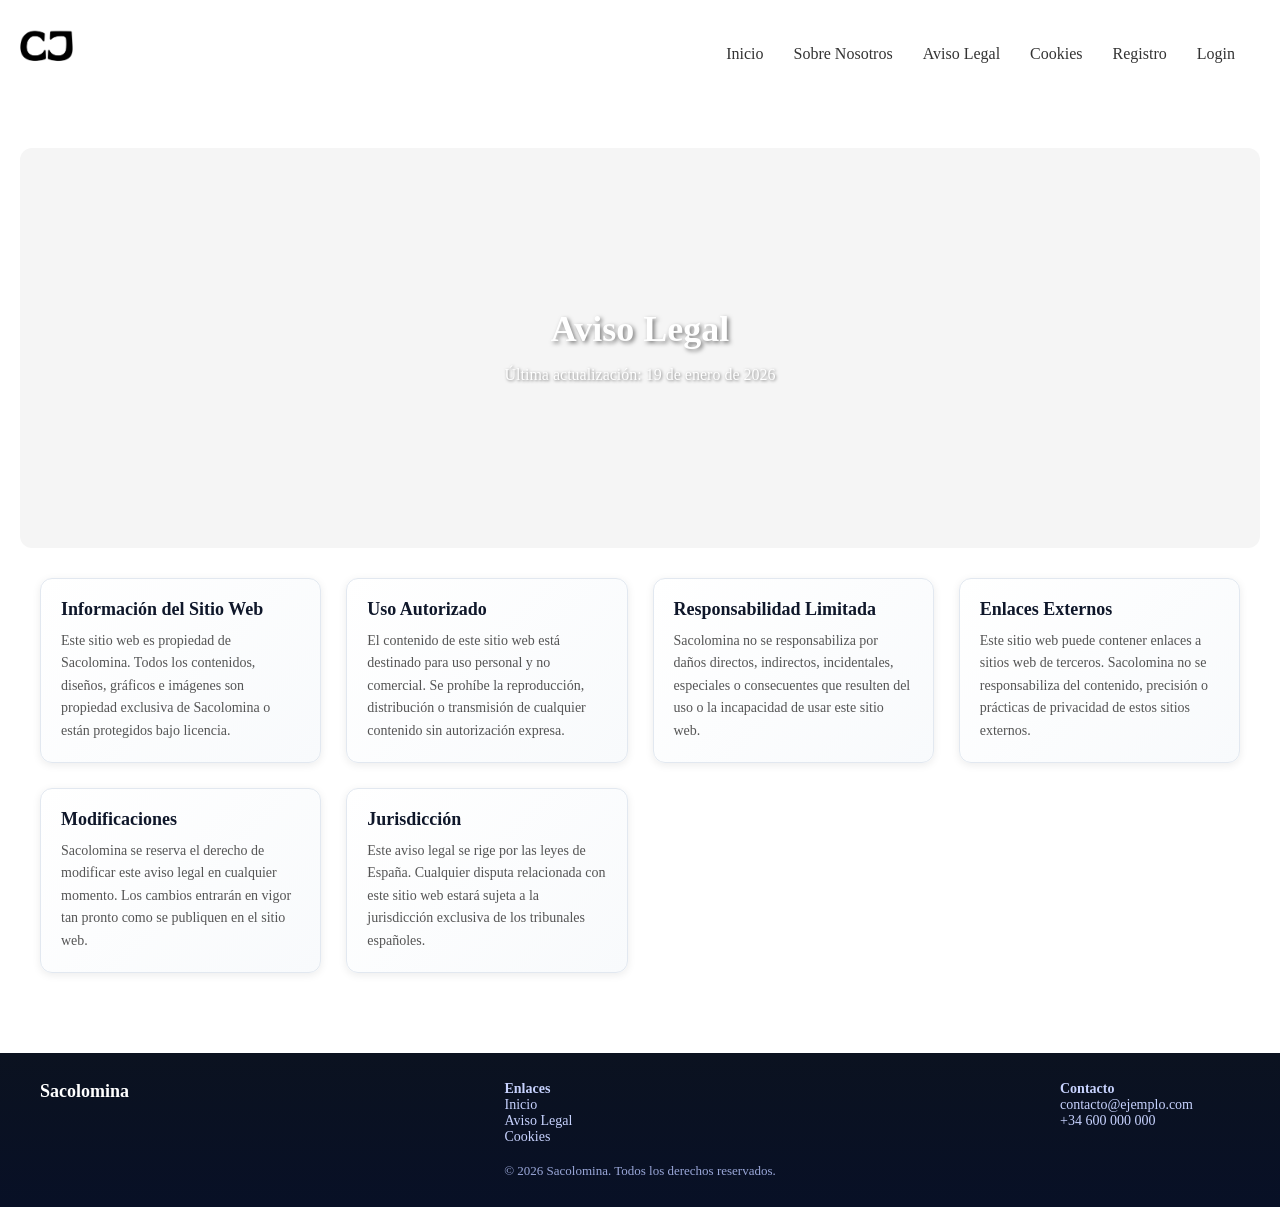
==== paginas/avisolegal.html @ 2c1fb4d8 "Se a agregado tanto como un logo a todas las paginas como un Favicon, se han arreglado algunos detal" ====
<!DOCTYPE html>
<html lang="es">
<head>
    <meta charset="UTF-8">
    <meta name="viewport" content="width=device-width, initial-scale=1.0">
    <title>Aviso Legal</title>
    <link rel="icon" type="image/png" href="../imagenes/Favicon.png">
    <link rel="stylesheet" href="../estilos/estilos-global.css">
    <link rel="stylesheet" href="../estilos/estilos-info.css">
</head>
<body>
    <header>
        <div class="logo-container">
            <img src="../imagenes/Logo.png" alt="Sacolomina Logo" class="logo">
        </div>
        <details class="menu-mobile">
            <summary>☰ Menú</summary>
            <nav>
                <ul>
                    <li><a href="../index.html">Inicio</a></li>
                    <li><a href="nosotros.html">Sobre Nosotros</a></li>
                    <li><a href="avisolegal.html">Aviso Legal</a></li>
                    <li><a href="cookies.html">Cookies</a></li>
                    <li><a href="registro.html">Registro</a></li>
                    <li><a href="login.html">Login</a></li>
                </ul>
            </nav>
        </details>
        <nav class="menu-desktop">
            <ul>
                <li><a href="../index.html">Inicio</a></li>
                <li><a href="nosotros.html">Sobre Nosotros</a></li>
                <li><a href="avisolegal.html">Aviso Legal</a></li>
                <li><a href="cookies.html">Cookies</a></li>
                <li><a href="registro.html">Registro</a></li>
                <li><a href="login.html">Login</a></li>
            </ul>
        </nav>
    </header>
    <main>
        <section class="hero-section">
            <h1>Aviso Legal</h1>
            <p>Última actualización: 19 de enero de 2026</p>
        </section>        
        <section class="grid-container">
            <div class="grid-item">
                <h3>Información del Sitio Web</h3>
                <p>Este sitio web es propiedad de Sacolomina. Todos los contenidos, diseños, gráficos e imágenes son propiedad exclusiva de Sacolomina o están protegidos bajo licencia.</p>
            </div>
            <div class="grid-item">
                <h3>Uso Autorizado</h3>
                <p>El contenido de este sitio web está destinado para uso personal y no comercial. Se prohíbe la reproducción, distribución o transmisión de cualquier contenido sin autorización expresa.</p>
            </div>
            <div class="grid-item">
                <h3>Responsabilidad Limitada</h3>
                <p>Sacolomina no se responsabiliza por daños directos, indirectos, incidentales, especiales o consecuentes que resulten del uso o la incapacidad de usar este sitio web.</p>
            </div>
            <div class="grid-item">
                <h3>Enlaces Externos</h3>
                <p>Este sitio web puede contener enlaces a sitios web de terceros. Sacolomina no se responsabiliza del contenido, precisión o prácticas de privacidad de estos sitios externos.</p>
            </div>
            <div class="grid-item">
                <h3>Modificaciones</h3>
                <p>Sacolomina se reserva el derecho de modificar este aviso legal en cualquier momento. Los cambios entrarán en vigor tan pronto como se publiquen en el sitio web.</p>
            </div>
            <div class="grid-item">
                <h3>Jurisdicción</h3>
                <p>Este aviso legal se rige por las leyes de España. Cualquier disputa relacionada con este sitio web estará sujeta a la jurisdicción exclusiva de los tribunales españoles.</p>
            </div>
        </section>
    </main>
    <footer>
        <div class="footer-inner">
            <div class="footer-brand">Sacolomina</div>
            <div class="footer-col">
                <p><strong>Enlaces</strong></p>
                <p><a href="../index.html">Inicio</a></p>
                <p><a href="avisolegal.html">Aviso Legal</a></p>
                <p><a href="cookies.html">Cookies</a></p>
            </div>
            <div class="footer-col">
                <p><strong>Contacto</strong></p>
                <p>contacto@ejemplo.com</p>
                <p>+34 600 000 000</p>
            </div>
        </div>
        <div class="footer-bottom">© 2026 Sacolomina. Todos los derechos reservados.</div>
    </footer>
</body>
</html>
---- estilos/estilos-global.css ----
/* ===== ESTILOS GLOBALES ===== */
/* Reinicia márgenes, padding y ajusta el modelo de caja para todos los elementos */
* {
    margin: 0;
    padding: 0;
    box-sizing: border-box;
}

/* Asegura que el cuerpo ocupe toda la pantalla y permite que el footer se mantenga al fondo */
html {
    scroll-behavior: smooth;
    height: 100%;
}
body { display: flex; flex-direction: column; min-height: 100vh; }


/* ===== HEADER Y NAVEGACIÓN ===== */
/* Encabezado con menú alineado a la derecha */
header {
    display: flex;
    justify-content: flex-end;
    align-items: center;
    padding: 20px;
    position: relative;
}

/* Contenedor del logo en la esquina superior izquierda */
.logo-container {
    position: absolute;
    top: 20px;
    left: 20px;
    z-index: 100;
}

.logo {
    height: 50px;
    width: auto;
}

/* Menú hamburguesa para dispositivos móviles (oculto por defecto) */
.menu-mobile {
    display: none;
    position: absolute;
    right: 20px;
}

/* Botón del menú móvil - icono de tres líneas */
.menu-mobile summary {
    cursor: pointer;
    font-size: 28px;
    color: #333;
    font-weight: 500;
    user-select: none;
    padding: 10px;
    list-style: none;
}

/* Oculta el marcador predeterminado de details en navegadores webkit */
.menu-mobile summary::-webkit-details-marker {
    display: none;
}

/* Oculta el marcador predeterminado de details en otros navegadores */
.menu-mobile summary::marker {
    display: none;
}

/* Efecto hover sobre el botón del menú móvil */
.menu-mobile summary:hover {
    color: #0066cc;
    transition: color 0.3s ease;
}

/* Estado abierto del menú mobile */
.menu-mobile[open] summary {
    color: #0066cc;
}

/* Menú desplegable móvil - aparece debajo del botón */
.menu-mobile nav {
    position: absolute;
    top: 70px;
    left: 0;
    right: 0;
    background-color: #fff;
    box-shadow: 0 2px 8px rgba(0, 0, 0, 0.1);
    width: 100%;
    z-index: 1000;
}

/* Estilos de la lista del menú móvil */
.menu-mobile nav ul {
    display: flex;
    flex-direction: column;
    list-style: none;
    gap: 0;
}

/* Elementos de la lista del menú móvil */
.menu-mobile nav li {
    padding: 0;
    border-bottom: 1px solid #e5e5e5;
}

/* Último elemento sin borde */
.menu-mobile nav li:last-child {
    border-bottom: none;
}

/* Enlaces del menú móvil */
.menu-mobile nav a {
    display: block;
    padding: 15px 20px;
    text-decoration: none;
    color: #333;
    font-weight: 500;
    transition: background-color 0.3s ease, color 0.3s ease;
}

/* Efecto hover en enlaces del menú móvil */
.menu-mobile nav a:hover {
    background-color: #f0f0f0;
    color: #0066cc;
}

/* Menú horizontal para pantallas grandes (visible por defecto) */
.menu-desktop {
    display: block;
}



/* Lista de navegación - menú horizontal */
nav ul {
    display: flex;
    justify-content: flex-end;
    list-style: none;
    gap: 20px;
    padding: 20px;
}

/* Enlaces de navegación */
nav a {
    text-decoration: none;
    color: #333;
    font-weight: 500;
}

/* Efecto hover en los enlaces del menú */
nav a:hover {
    color: #0066cc;
}



/* ===== CONTENIDO PRINCIPAL ===== */
/* Contenedor principal del sitio */
main {
    padding: 40px 20px;
    flex: 1;
}

/* Sección hero - portada con imagen de fondo */
.hero-section {
    text-align: center;
    padding: 80px 20px;
    background: url('../imagenes/imagen_inicio.png') center/cover no-repeat;
    background-color: #f5f5f5;
    border-radius: 12px;
    margin-bottom: 40px;
    min-height: 400px;
    display: flex;
    flex-direction: column;
    justify-content: center;
    align-items: center;
}

/* Título principal de la portada */
.hero-section h1 {
    margin-bottom: 20px;
    color: #fff;
    text-shadow: 2px 2px 4px rgba(0, 0, 0, 0.5);
}

/* Párrafo en la portada */
.hero-section p {
    font-size: 18px;
    color: #fff;
    text-shadow: 1px 1px 3px rgba(0, 0, 0, 0.5);
}


/* ===== FOOTER ===== */
/* Pie de página del sitio */
footer {
    background: linear-gradient(180deg,#0b1220,#081026);
    color: #dbeafe;
    padding: 28px 16px;
    margin-top: 40px;
}

/* Contenedor interno del footer */
.footer-inner {
    max-width: 1200px;
    margin: 0 auto;
    display: flex;
    gap: 24px;
    align-items: flex-start;
    justify-content: space-between;
    flex-wrap: wrap;
}

/* Marca del sitio en el footer */
.footer-brand { font-weight:700; font-size:18px; color:#fff }

/* Columnas del footer */
.footer-col { min-width:180px }
/* Texto y enlaces dentro de las columnas del footer */
.footer-col p, .footer-col a { color:#c7d2fe; font-size:14px; text-decoration:none }
.footer-col a:hover { text-decoration:underline }

/* Texto del copyright en el footer */
.footer-bottom { text-align:center; color:#9aa7d8; margin-top:18px; font-size:13px }

/* Ajustes responsivos para footer en tablets */
@media (max-width:700px) {
    .footer-inner { gap:12px }
    .footer-col { min-width:140px }
}



/* ===== MEDIA QUERIES - DISEÑO RESPONSIVO ===== */

/* MÓVILES - Pantallas de hasta 576px */
@media (max-width: 576px) {
    /* Muestra el menú hamburguesa en móviles */
    .menu-mobile {
        display: block;
    }

    /* Oculta el menú desktop en móviles */
    .menu-desktop {
        display: none;
    }

    /* Menú móvil en disposición vertical */
    .menu-mobile nav ul {
        flex-direction: column;
        padding: 0;
    }

    /* Separadores entre items del menú móvil */
    .menu-mobile nav li {
        border-bottom: 1px solid #e5e5e5;
    }

    /* Último elemento sin borde */
    .menu-mobile nav li:last-child {
        border-bottom: none;
    }

    /* Enlaces del menú móvil con padding completo */
    .menu-mobile nav a {
        display: block;
        padding: 15px 20px;
        color: #333;
        text-decoration: none;
        font-weight: 500;
        font-size: 16px;
    }

    /* Efecto hover en menú móvil */
    .menu-mobile nav a:hover {
        background-color: #f0f0f0;
        color: #0066cc;
    }

    /* Menos padding en pantallas móviles */
    main {
        padding: 20px 10px;
    }

    /* Títulos más pequeños en móviles */
    h1 {
        font-size: 24px;
    }
}

/* TABLETS - Pantallas entre 577px y 768px */
@media (min-width: 577px) and (max-width: 768px) {
    /* Espaciado reducido en navegación */
    nav ul {
        gap: 15px;
        padding: 15px;
    }

    /* Padding moderado en el contenido principal */
    main {
        padding: 30px 15px;
    }

    /* Títulos medianos en tablets */
    h1 {
        font-size: 28px;
    }
}

/* PORTÁTILES - Pantallas entre 769px y 1200px */
@media (min-width: 769px) and (max-width: 1200px) {
    /* Espaciado normal en navegación */
    nav ul {
        gap: 20px;
        padding: 20px;
    }

    /* Padding normal en contenido principal */
    main {
        padding: 35px 20px;
    }

    /* Títulos grandes en portátiles */
    h1 {
        font-size: 32px;
    }
}

/* ESCRITORIO - Pantallas mayores a 1201px */
@media (min-width: 1201px) {
    /* Espaciado generoso en navegación */
    nav ul {
        gap: 30px;
        padding: 25px;
    }

    /* Padding óptimo en contenido principal */
    main {
        padding: 40px 20px;
    }

    /* Títulos muy grandes en escritorio */
    h1 {
        font-size: 36px;
    }
}
---- estilos/estilos-info.css ----
/* ===== PÁGINAS DE INFORMACIÓN (Avisolegal, Cookies, Nosotros) ===== */

/* Sección introductoria de las páginas de información */
main > section:first-of-type {
    text-align: center;
    padding: 40px 20px;
    margin-bottom: 30px;
}

/* Título de las páginas de información */
main > section:first-of-type h1 {
    font-size: 32px;
    color: white;
    margin-bottom: 12px;
}

/* Descripción de las páginas de información */
main > section:first-of-type p {
    color: white;
    font-size: 16px;
    line-height: 1.6;
}

/* ===== GRID DE CONTENIDO ===== */
/* Contenedor grid responsivo para mostrar elementos en columnas */
.grid-container {
    display: grid;
    grid-template-columns: repeat(auto-fit, minmax(280px, 1fr));
    gap: 20px;
    max-width: 1200px;
    margin: 0 auto;
}

/* Elemento individual del grid */
.grid-item {
    background: linear-gradient(135deg, #ffffff 0%, #f8fafc 100%);
    padding: 20px;
    border-radius: 12px;
    border: 1px solid #e2e8f0;
    box-shadow: 0 2px 8px rgba(0, 0, 0, 0.08);
    transition: all 0.3s ease;
}

/* Efecto hover en los elementos del grid - sube el elemento */
.grid-item:hover {
    transform: translateY(-8px);
    box-shadow: 0 12px 24px rgba(0, 0, 0, 0.15);
    border-color: #cbd5e1;
    background: linear-gradient(135deg, #ffffff 0%, #f1f5f9 100%);
}

/* Títulos dentro de los grid items */
.grid-item h3 {
    color: #0f172a;
    margin-bottom: 10px;
    font-size: 18px;
}

/* Párrafos dentro de los grid items */
.grid-item p {
    color: #555;
    font-size: 14px;
    line-height: 1.6;
}


/* ===== MEDIA QUERIES - RESPONSIVE ===== */

/* MÓVILES - Pantallas de hasta 576px */
@media (max-width: 576px) {
    main > section:first-of-type h1 {
        font-size: 24px;
    }

    main > section:first-of-type p {
        font-size: 14px;
    }

    /* Grid con una sola columna en móviles */
    .grid-container {
        grid-template-columns: 1fr;
        gap: 15px;
    }
}

/* TABLETS - Pantallas entre 577px y 768px */
@media (min-width: 577px) and (max-width: 768px) {
    main > section:first-of-type h1 {
        font-size: 28px;
    }

    /* Grid de dos columnas en tablets */
    .grid-container {
        grid-template-columns: repeat(2, 1fr);
        gap: 15px;
    }
}

/* PORTÁTILES - Pantallas entre 769px y 1200px */
@media (min-width: 769px) and (max-width: 1200px) {
    main > section:first-of-type h1 {
        font-size: 32px;
    }

    /* Grid de tres columnas en portátiles */
    .grid-container {
        grid-template-columns: repeat(3, 1fr);
        gap: 20px;
    }
}

/* ESCRITORIO - Pantallas mayores a 1201px */
@media (min-width: 1201px) {
    main > section:first-of-type h1 {
        font-size: 36px;
    }

    /* Grid de cuatro columnas en escritorio */
    .grid-container {
        grid-template-columns: repeat(4, 1fr);
        gap: 25px;
    }
}
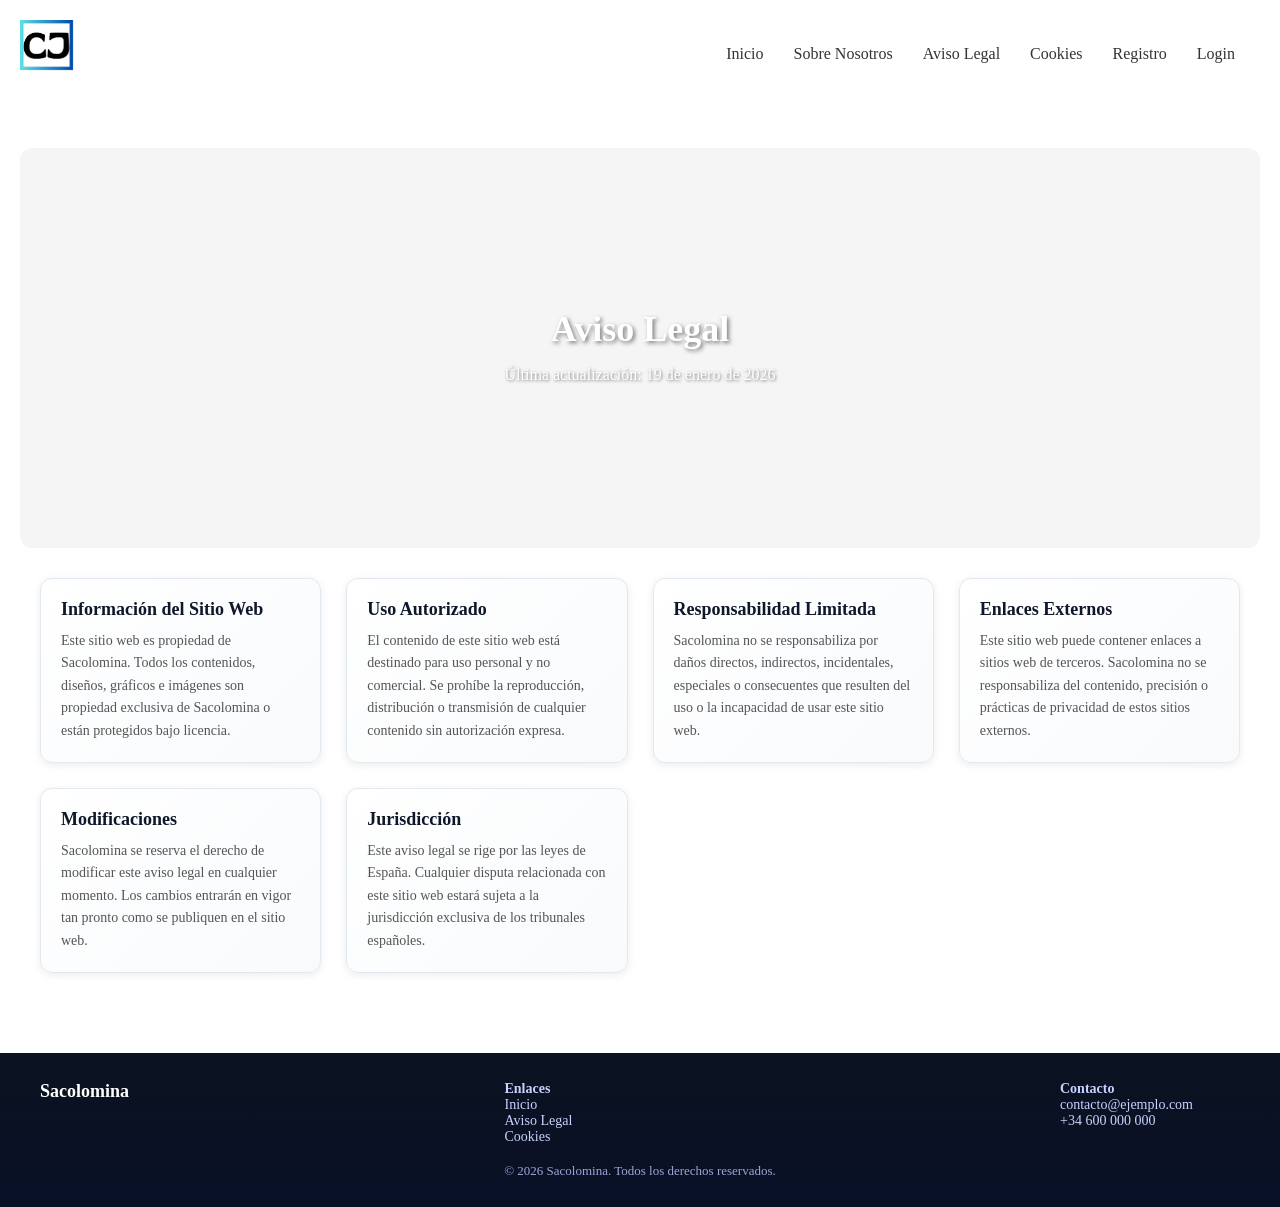
==== commit a25b09e1: "Se a añadido un logo mejorado ademas de que ahora si lo seleccionas te vas a la pagina de inicio" ====
--- a/paginas/avisolegal.html
+++ b/paginas/avisolegal.html
@@ -11,7 +11,9 @@
 <body>
     <header>
         <div class="logo-container">
-            <img src="../imagenes/Logo.png" alt="Sacolomina Logo" class="logo">
+            <a href="../index.html">
+                <img src="../imagenes/Logo.png" alt="Sacolomina Logo" class="logo">
+            </a>
         </div>
         <details class="menu-mobile">
             <summary>☰ Menú</summary>
--- a/estilos/estilos-global.css
+++ b/estilos/estilos-global.css
@@ -26,15 +26,22 @@
 
 /* Contenedor del logo en la esquina superior izquierda */
 .logo-container {
-    position: absolute;
+    position: fixed;
     top: 20px;
     left: 20px;
-    z-index: 100;
+    z-index: 101;
 }
 
 .logo {
     height: 50px;
     width: auto;
+}
+
+/* Enlace del logo */
+.logo-container a {
+    display: inline-block;
+    text-decoration: none;
+    cursor: pointer;
 }
 
 /* Menú hamburguesa para dispositivos móviles (oculto por defecto) */
@@ -86,6 +93,7 @@
     box-shadow: 0 2px 8px rgba(0, 0, 0, 0.1);
     width: 100%;
     z-index: 1000;
+    margin-top: 20px;
 }
 
 /* Estilos de la lista del menú móvil */
@@ -157,6 +165,7 @@
 /* Contenedor principal del sitio */
 main {
     padding: 40px 20px;
+    padding-top: 120px;
     flex: 1;
 }
 
@@ -279,6 +288,7 @@
     /* Menos padding en pantallas móviles */
     main {
         padding: 20px 10px;
+        padding-top: 120px;
     }
 
     /* Títulos más pequeños en móviles */
@@ -298,6 +308,7 @@
     /* Padding moderado en el contenido principal */
     main {
         padding: 30px 15px;
+        padding-top: 120px;
     }
 
     /* Títulos medianos en tablets */
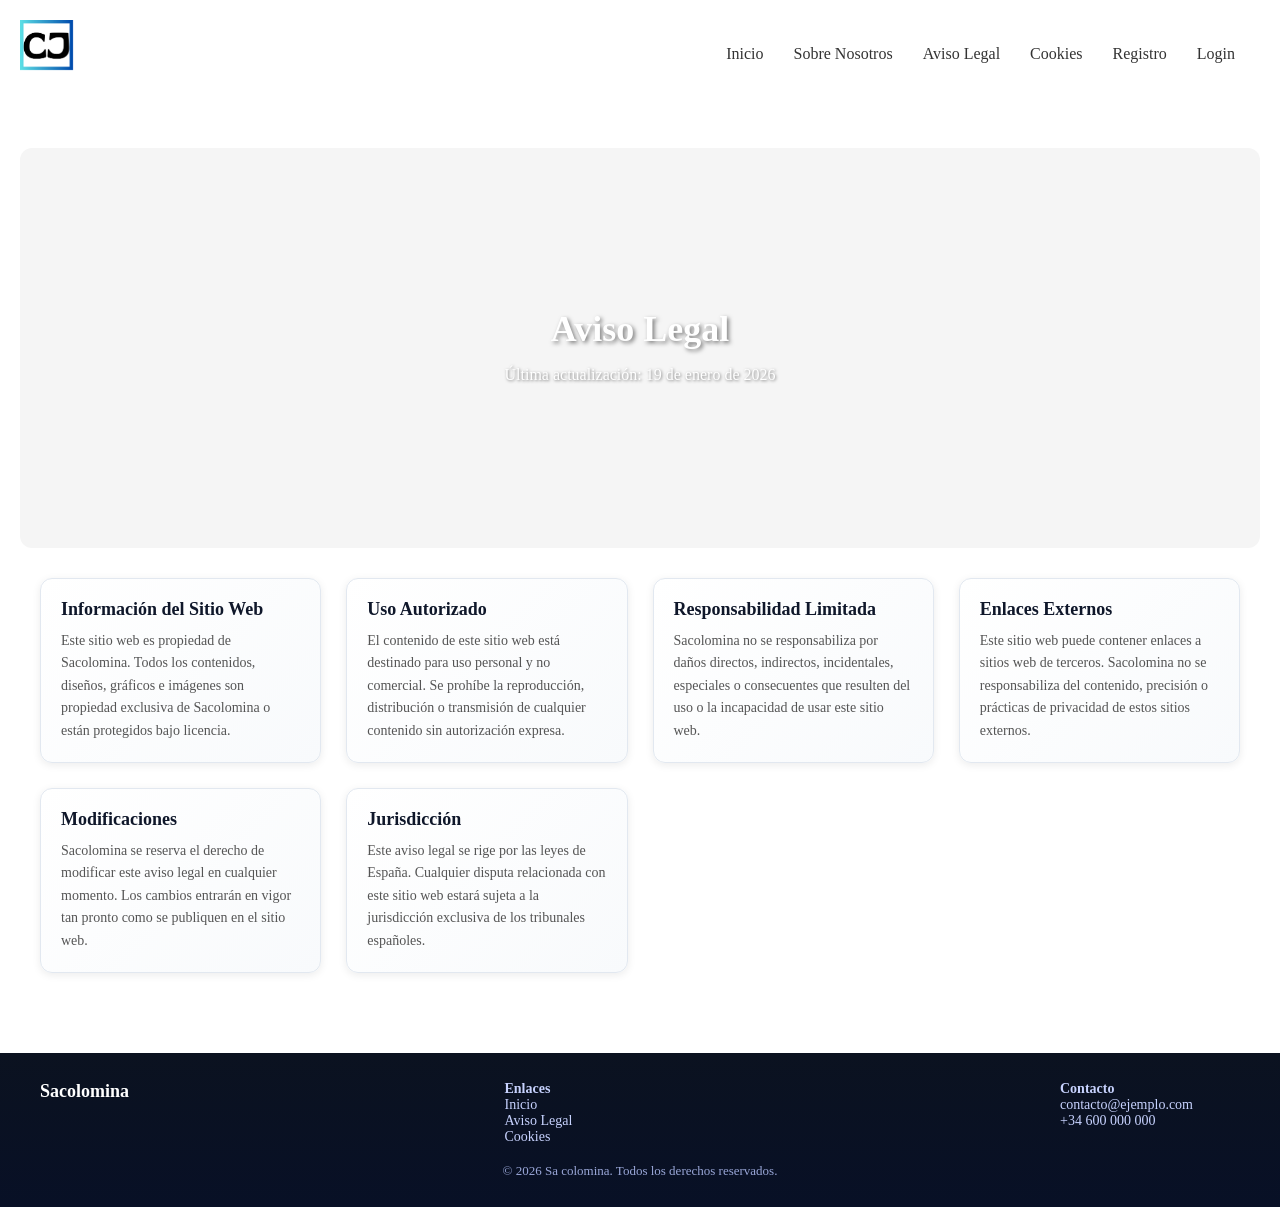
==== commit dbbbf5b8: "footer" ====
--- a/paginas/avisolegal.html
+++ b/paginas/avisolegal.html
@@ -86,7 +86,7 @@
                 <p>+34 600 000 000</p>
             </div>
         </div>
-        <div class="footer-bottom">© 2026 Sacolomina. Todos los derechos reservados.</div>
+        <div class="footer-bottom">© 2026 Sa colomina. Todos los derechos reservados.</div>
     </footer>
 </body>
 </html>
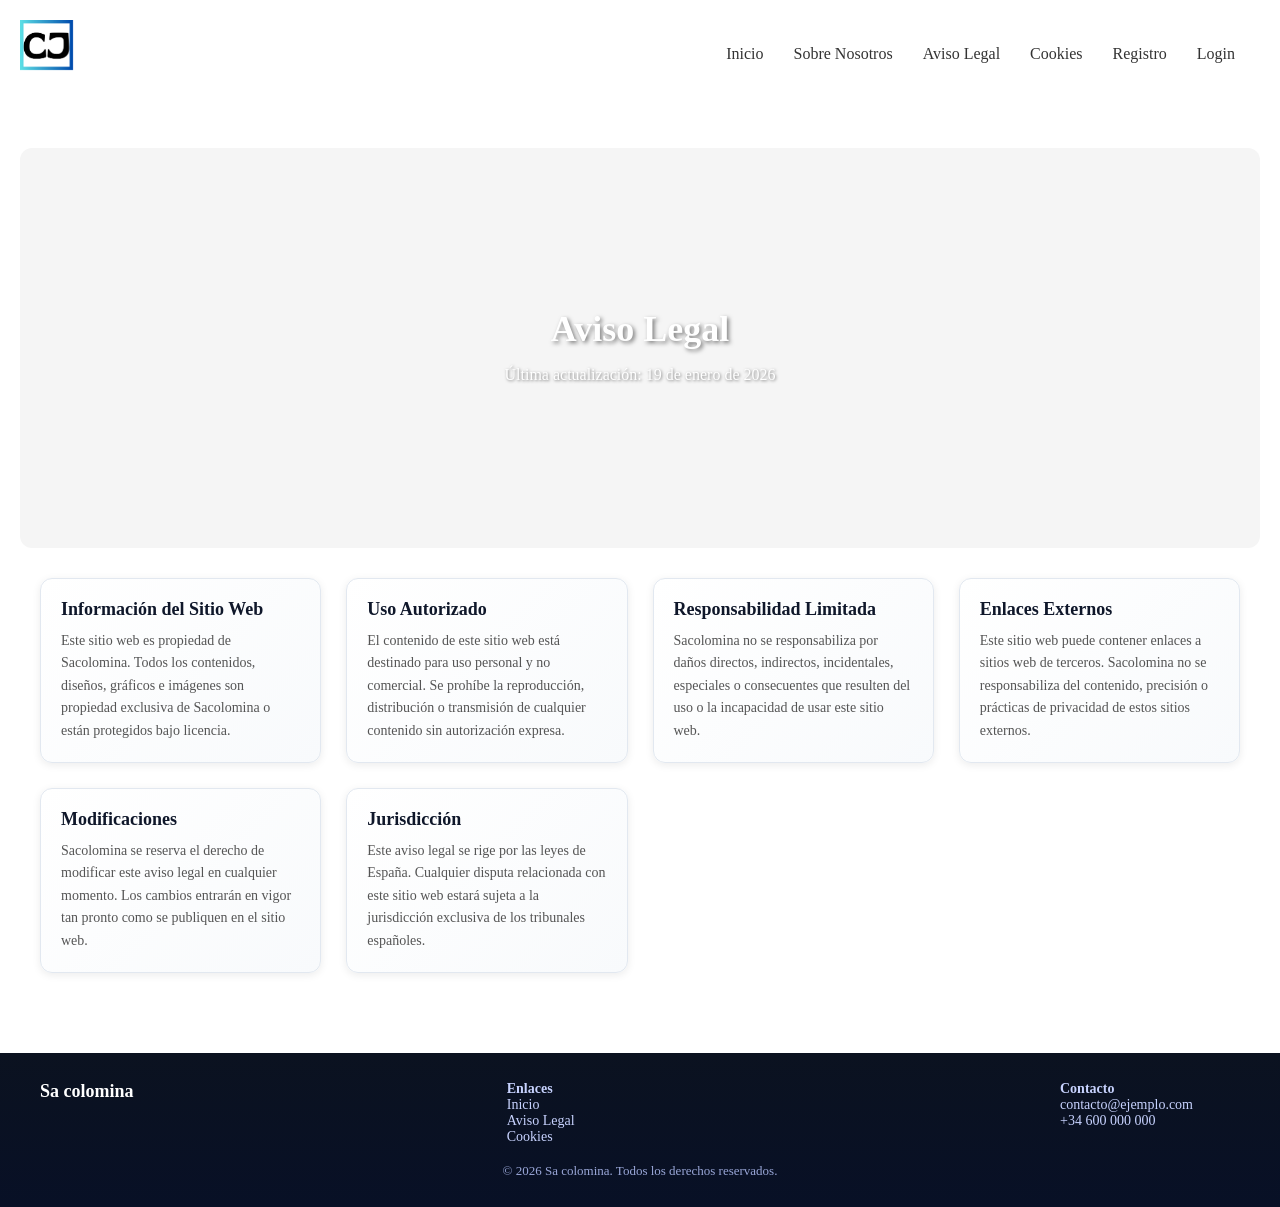
==== commit 130ae3e6: "footer" ====
--- a/paginas/avisolegal.html
+++ b/paginas/avisolegal.html
@@ -73,7 +73,7 @@
     </main>
     <footer>
         <div class="footer-inner">
-            <div class="footer-brand">Sacolomina</div>
+            <div class="footer-brand">Sa colomina</div>
             <div class="footer-col">
                 <p><strong>Enlaces</strong></p>
                 <p><a href="../index.html">Inicio</a></p>
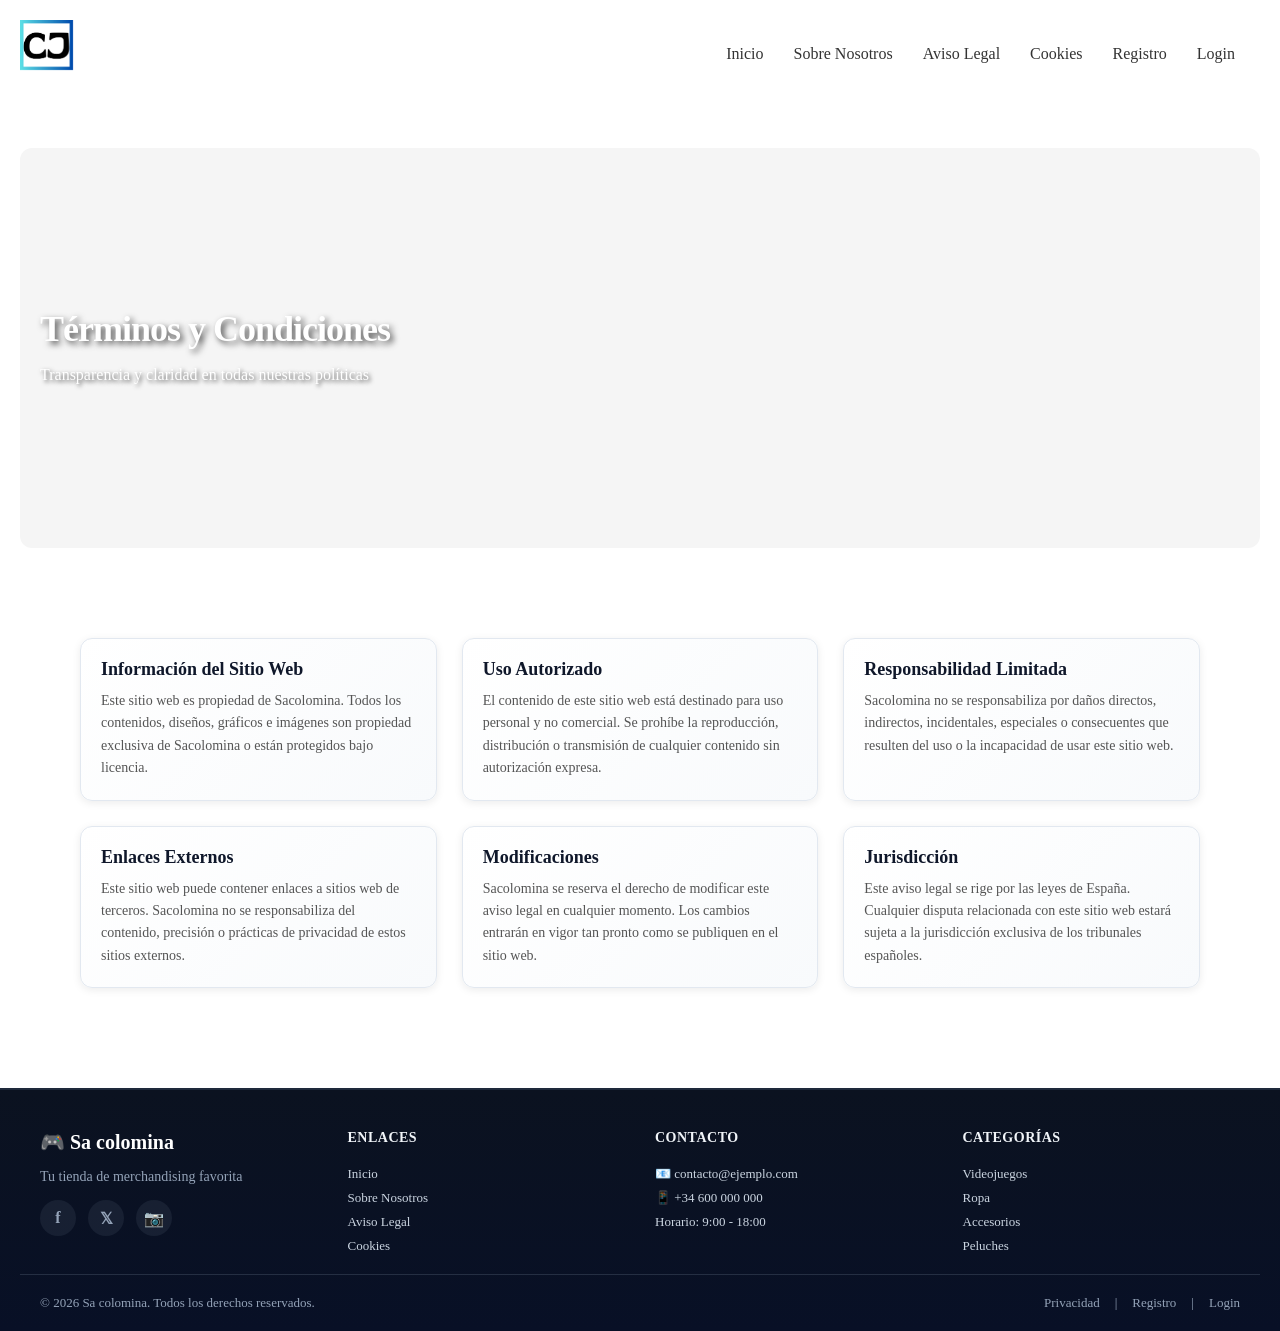
==== commit e1c5be1b: "se a añadido las mejoras comentdas y paginas para ver los productos" ====
--- a/paginas/avisolegal.html
+++ b/paginas/avisolegal.html
@@ -41,8 +41,8 @@
     </header>
     <main>
         <section class="hero-section">
-            <h1>Aviso Legal</h1>
-            <p>Última actualización: 19 de enero de 2026</p>
+            <h1>Términos y Condiciones</h1>
+            <p>Transparencia y claridad en todas nuestras políticas</p>
         </section>        
         <section class="grid-container">
             <div class="grid-item">
@@ -73,20 +73,51 @@
     </main>
     <footer>
         <div class="footer-inner">
-            <div class="footer-brand">Sa colomina</div>
-            <div class="footer-col">
-                <p><strong>Enlaces</strong></p>
-                <p><a href="../index.html">Inicio</a></p>
-                <p><a href="avisolegal.html">Aviso Legal</a></p>
-                <p><a href="cookies.html">Cookies</a></p>
+            <div class="footer-section footer-brand-section">
+                <h3 class="footer-brand">🎮 Sa colomina</h3>
+                <p class="footer-tagline">Tu tienda de merchandising favorita</p>
+                <div class="social-links">
+                    <a href="#" title="Facebook" class="social-icon">f</a>
+                    <a href="#" title="Twitter" class="social-icon">𝕏</a>
+                    <a href="#" title="Instagram" class="social-icon">📷</a>
+                </div>
             </div>
             <div class="footer-col">
-                <p><strong>Contacto</strong></p>
-                <p>contacto@ejemplo.com</p>
-                <p>+34 600 000 000</p>
+                <h4>Enlaces</h4>
+                <ul>
+                    <li><a href="../index.html">Inicio</a></li>
+                    <li><a href="nosotros.html">Sobre Nosotros</a></li>
+                    <li><a href="avisolegal.html">Aviso Legal</a></li>
+                    <li><a href="cookies.html">Cookies</a></li>
+                </ul>
+            </div>
+            <div class="footer-col">
+                <h4>Contacto</h4>
+                <ul>
+                    <li><a href="mailto:contacto@ejemplo.com">📧 contacto@ejemplo.com</a></li>
+                    <li><a href="tel:+34600000000">📱 +34 600 000 000</a></li>
+                    <li>Horario: 9:00 - 18:00</li>
+                </ul>
+            </div>
+            <div class="footer-col">
+                <h4>Categorías</h4>
+                <ul>
+                    <li><a href="#">Videojuegos</a></li>
+                    <li><a href="#">Ropa</a></li>
+                    <li><a href="#">Accesorios</a></li>
+                    <li><a href="#">Peluches</a></li>
+                </ul>
             </div>
         </div>
-        <div class="footer-bottom">© 2026 Sa colomina. Todos los derechos reservados.</div>
+        <div class="footer-divider"></div>
+        <div class="footer-bottom">
+            <p>&copy; 2026 Sa colomina. Todos los derechos reservados.</p>
+            <div class="footer-meta">
+                <a href="avisolegal.html">Privacidad</a> | 
+                <a href="registro.html">Registro</a> | 
+                <a href="login.html">Login</a>
+            </div>
+        </div>
     </footer>
 </body>
 </html>
--- a/estilos/estilos-global.css
+++ b/estilos/estilos-global.css
@@ -60,6 +60,7 @@
     user-select: none;
     padding: 10px;
     list-style: none;
+    transition: all 0.3s ease;
 }
 
 /* Oculta el marcador predeterminado de details en navegadores webkit */
@@ -75,12 +76,13 @@
 /* Efecto hover sobre el botón del menú móvil */
 .menu-mobile summary:hover {
     color: #0066cc;
-    transition: color 0.3s ease;
+    transform: scale(1.1);
 }
 
 /* Estado abierto del menú mobile */
 .menu-mobile[open] summary {
     color: #0066cc;
+    transform: scale(1.1);
 }
 
 /* Menú desplegable móvil - aparece debajo del botón */
@@ -94,6 +96,21 @@
     width: 100%;
     z-index: 1000;
     margin-top: 20px;
+    animation: slideDown 0.3s ease-out;
+    border-radius: 8px;
+    overflow: hidden;
+}
+
+/* Animación de apertura del menú */
+@keyframes slideDown {
+    from {
+        opacity: 0;
+        transform: translateY(-20px);
+    }
+    to {
+        opacity: 1;
+        transform: translateY(0);
+    }
 }
 
 /* Estilos de la lista del menú móvil */
@@ -108,6 +125,27 @@
 .menu-mobile nav li {
     padding: 0;
     border-bottom: 1px solid #e5e5e5;
+    animation: fadeInRight 0.4s ease-out forwards;
+}
+
+/* Animación escalonada para cada elemento del menú */
+.menu-mobile nav li:nth-child(1) { animation-delay: 0.05s; }
+.menu-mobile nav li:nth-child(2) { animation-delay: 0.1s; }
+.menu-mobile nav li:nth-child(3) { animation-delay: 0.15s; }
+.menu-mobile nav li:nth-child(4) { animation-delay: 0.2s; }
+.menu-mobile nav li:nth-child(5) { animation-delay: 0.25s; }
+.menu-mobile nav li:nth-child(6) { animation-delay: 0.3s; }
+
+/* Animación de entrada para los elementos del menú */
+@keyframes fadeInRight {
+    from {
+        opacity: 0;
+        transform: translateX(20px);
+    }
+    to {
+        opacity: 1;
+        transform: translateX(0);
+    }
 }
 
 /* Último elemento sin borde */
@@ -121,6 +159,19 @@
     padding: 15px 20px;
     text-decoration: none;
     color: #333;
+    transition: all 0.3s ease;
+    position: relative;
+    border-left: 3px solid transparent;
+}
+
+/* Efecto hover en los enlaces del menú móvil */
+.menu-mobile nav a:hover {
+    background-color: #f0f0f0;
+    color: #2563eb;
+    padding-left: 25px;
+    border-left-color: #2563eb;
+}
+    color: #333;
     font-weight: 500;
     transition: background-color 0.3s ease, color 0.3s ease;
 }
@@ -152,11 +203,29 @@
     text-decoration: none;
     color: #333;
     font-weight: 500;
-}
-
-/* Efecto hover en los enlaces del menú */
+    position: relative;
+    padding: 8px 0;
+    transition: color 0.3s ease;
+}
+
+/* Efecto subrayado animado en los enlaces del menú */
+nav a::after {
+    content: '';
+    position: absolute;
+    bottom: 0;
+    left: 0;
+    width: 0;
+    height: 2px;
+    background: linear-gradient(90deg, #2563eb, #1d4ed8);
+    transition: width 0.3s ease;
+}
+
 nav a:hover {
-    color: #0066cc;
+    color: #2563eb;
+}
+
+nav a:hover::after {
+    width: 100%;
 }
 
 
@@ -171,7 +240,7 @@
 
 /* Sección hero - portada con imagen de fondo */
 .hero-section {
-    text-align: center;
+    text-align: left;
     padding: 80px 20px;
     background: url('../imagenes/imagen_inicio.png') center/cover no-repeat;
     background-color: #f5f5f5;
@@ -181,60 +250,252 @@
     display: flex;
     flex-direction: column;
     justify-content: center;
-    align-items: center;
+    align-items: flex-start;
 }
 
 /* Título principal de la portada */
 .hero-section h1 {
     margin-bottom: 20px;
-    color: #fff;
-    text-shadow: 2px 2px 4px rgba(0, 0, 0, 0.5);
+    color: #ffffff;
+    text-shadow: 3px 3px 6px rgba(0, 0, 0, 0.7);
+    font-size: 48px;
+    font-weight: 800;
+    letter-spacing: -1px;
+    max-width: 600px;
 }
 
 /* Párrafo en la portada */
 .hero-section p {
-    font-size: 18px;
-    color: #fff;
-    text-shadow: 1px 1px 3px rgba(0, 0, 0, 0.5);
+    font-size: 20px;
+    color: #ffffff;
+    text-shadow: 2px 2px 4px rgba(0, 0, 0, 0.7);
+    font-weight: 500;
+    line-height: 1.6;
+    max-width: 600px;
+}
+
+/* Media query para móviles - centrar texto */
+@media (max-width: 768px) {
+    .hero-section {
+        text-align: center;
+        align-items: center;
+        padding: 60px 20px;
+    }
+
+    .hero-section h1 {
+        max-width: 100%;
+    }
+
+    .hero-section p {
+        max-width: 100%;
+    }
 }
 
 
 /* ===== FOOTER ===== */
-/* Pie de página del sitio */
 footer {
-    background: linear-gradient(180deg,#0b1220,#081026);
+    background: linear-gradient(180deg, #0b1220, #081026);
     color: #dbeafe;
-    padding: 28px 16px;
-    margin-top: 40px;
-}
-
-/* Contenedor interno del footer */
+    padding: 40px 20px 20px;
+    margin-top: auto;
+    border-top: 2px solid #1e293b;
+}
+
+/* Contenedor principal del footer */
 .footer-inner {
     max-width: 1200px;
     margin: 0 auto;
-    display: flex;
-    gap: 24px;
-    align-items: flex-start;
+    display: grid;
+    grid-template-columns: repeat(auto-fit, minmax(220px, 1fr));
+    gap: 30px;
+    margin-bottom: 20px;
+}
+
+/* Sección de marca con icono y redes sociales */
+.footer-brand-section {
+    display: flex;
+    flex-direction: column;
+    gap: 15px;
+}
+
+.footer-brand {
+    font-weight: 700;
+    font-size: 20px;
+    color: #fff;
+    margin: 0;
+}
+
+.footer-tagline {
+    color: #94a3b8;
+    font-size: 14px;
+    margin: 0;
+}
+
+/* Enlaces de redes sociales */
+.social-links {
+    display: inline-flex;
+    gap: 12px;
+}
+
+.social-icon {
+    display: inline-flex;
+    align-items: center;
+    justify-content: center;
+    width: 36px;
+    height: 36px;
+    background: rgba(148, 163, 184, 0.1);
+    border-radius: 50%;
+    color: #94a3b8;
+    text-decoration: none;
+    font-weight: bold;
+    transition: all 0.3s ease;
+}
+
+.social-icon:hover {
+    background: #3b82f6;
+    color: white;
+    transform: translateY(-3px);
+    box-shadow: 0 4px 12px rgba(59, 130, 246, 0.3);
+}
+
+/* Columnas del footer */
+.footer-col {
+    display: flex;
+    flex-direction: column;
+    gap: 10px;
+}
+
+.footer-col h4 {
+    font-size: 14px;
+    font-weight: 600;
+    color: #f1f5f9;
+    text-transform: uppercase;
+    letter-spacing: 0.5px;
+    margin: 0 0 10px 0;
+}
+
+.footer-col ul {
+    list-style: none;
+    padding: 0;
+    display: flex;
+    flex-direction: column;
+    gap: 8px;
+}
+
+.footer-col li {
+    margin: 0;
+}
+
+.footer-col a {
+    color: #cbd5e1;
+    font-size: 13px;
+    text-decoration: none;
+    transition: all 0.2s ease;
+}
+
+.footer-col a:hover {
+    color: #3b82f6;
+    padding-left: 5px;
+}
+
+.footer-col li:not(a) {
+    color: #cbd5e1;
+    font-size: 13px;
+}
+
+/* Divisor */
+.footer-divider {
+    height: 1px;
+    background: rgba(148, 163, 184, 0.2);
+    margin: 20px 0;
+}
+
+/* Footer inferior con copyright */
+.footer-bottom {
+    max-width: 1200px;
+    margin: 0 auto;
+    display: flex;
     justify-content: space-between;
+    align-items: center;
     flex-wrap: wrap;
-}
-
-/* Marca del sitio en el footer */
-.footer-brand { font-weight:700; font-size:18px; color:#fff }
-
-/* Columnas del footer */
-.footer-col { min-width:180px }
-/* Texto y enlaces dentro de las columnas del footer */
-.footer-col p, .footer-col a { color:#c7d2fe; font-size:14px; text-decoration:none }
-.footer-col a:hover { text-decoration:underline }
-
-/* Texto del copyright en el footer */
-.footer-bottom { text-align:center; color:#9aa7d8; margin-top:18px; font-size:13px }
-
-/* Ajustes responsivos para footer en tablets */
-@media (max-width:700px) {
-    .footer-inner { gap:12px }
-    .footer-col { min-width:140px }
+    gap: 20px;
+    font-size: 13px;
+    color: #94a3b8;
+}
+
+.footer-bottom p {
+    margin: 0;
+}
+
+.footer-meta {
+    display: flex;
+    gap: 15px;
+}
+
+.footer-meta a {
+    color: #94a3b8;
+    text-decoration: none;
+    transition: color 0.2s ease;
+}
+
+.footer-meta a:hover {
+    color: #3b82f6;
+}
+
+/* Responsive: tablets */
+@media (max-width: 768px) {
+    footer {
+        padding: 30px 15px 15px;
+    }
+
+    .footer-inner {
+        grid-template-columns: repeat(2, 1fr);
+        gap: 20px;
+    }
+
+    .footer-bottom {
+        flex-direction: column;
+        text-align: center;
+    }
+
+    .footer-meta {
+        justify-content: center;
+    }
+}
+
+/* Responsive: móviles */
+@media (max-width: 576px) {
+    footer {
+        padding: 25px 12px 15px;
+    }
+
+    .footer-inner {
+        grid-template-columns: 1fr;
+        gap: 25px;
+    }
+
+    .footer-brand {
+        font-size: 18px;
+    }
+
+    .footer-col h4 {
+        font-size: 13px;
+    }
+
+    .footer-col a {
+        font-size: 12px;
+    }
+
+    .footer-bottom {
+        flex-direction: column;
+        text-align: center;
+        font-size: 12px;
+    }
+
+    .footer-meta {
+        flex-direction: column;
+        gap: 10px;
+    }
 }
 
 
@@ -245,7 +506,7 @@
 @media (max-width: 576px) {
     /* Muestra el menú hamburguesa en móviles */
     .menu-mobile {
-        display: block;
+        display: flex;
     }
 
     /* Oculta el menú desktop en móviles */
--- a/estilos/estilos-info.css
+++ b/estilos/estilos-info.css
@@ -29,6 +29,7 @@
     gap: 20px;
     max-width: 1200px;
     margin: 0 auto;
+    padding: 40px 20px;
 }
 
 /* Elemento individual del grid */
@@ -115,9 +116,10 @@
         font-size: 36px;
     }
 
-    /* Grid de cuatro columnas en escritorio */
+    /* Grid de tres columnas en escritorio */
     .grid-container {
-        grid-template-columns: repeat(4, 1fr);
+        grid-template-columns: repeat(3, 1fr);
         gap: 25px;
+        padding: 60px 40px;
     }
 }
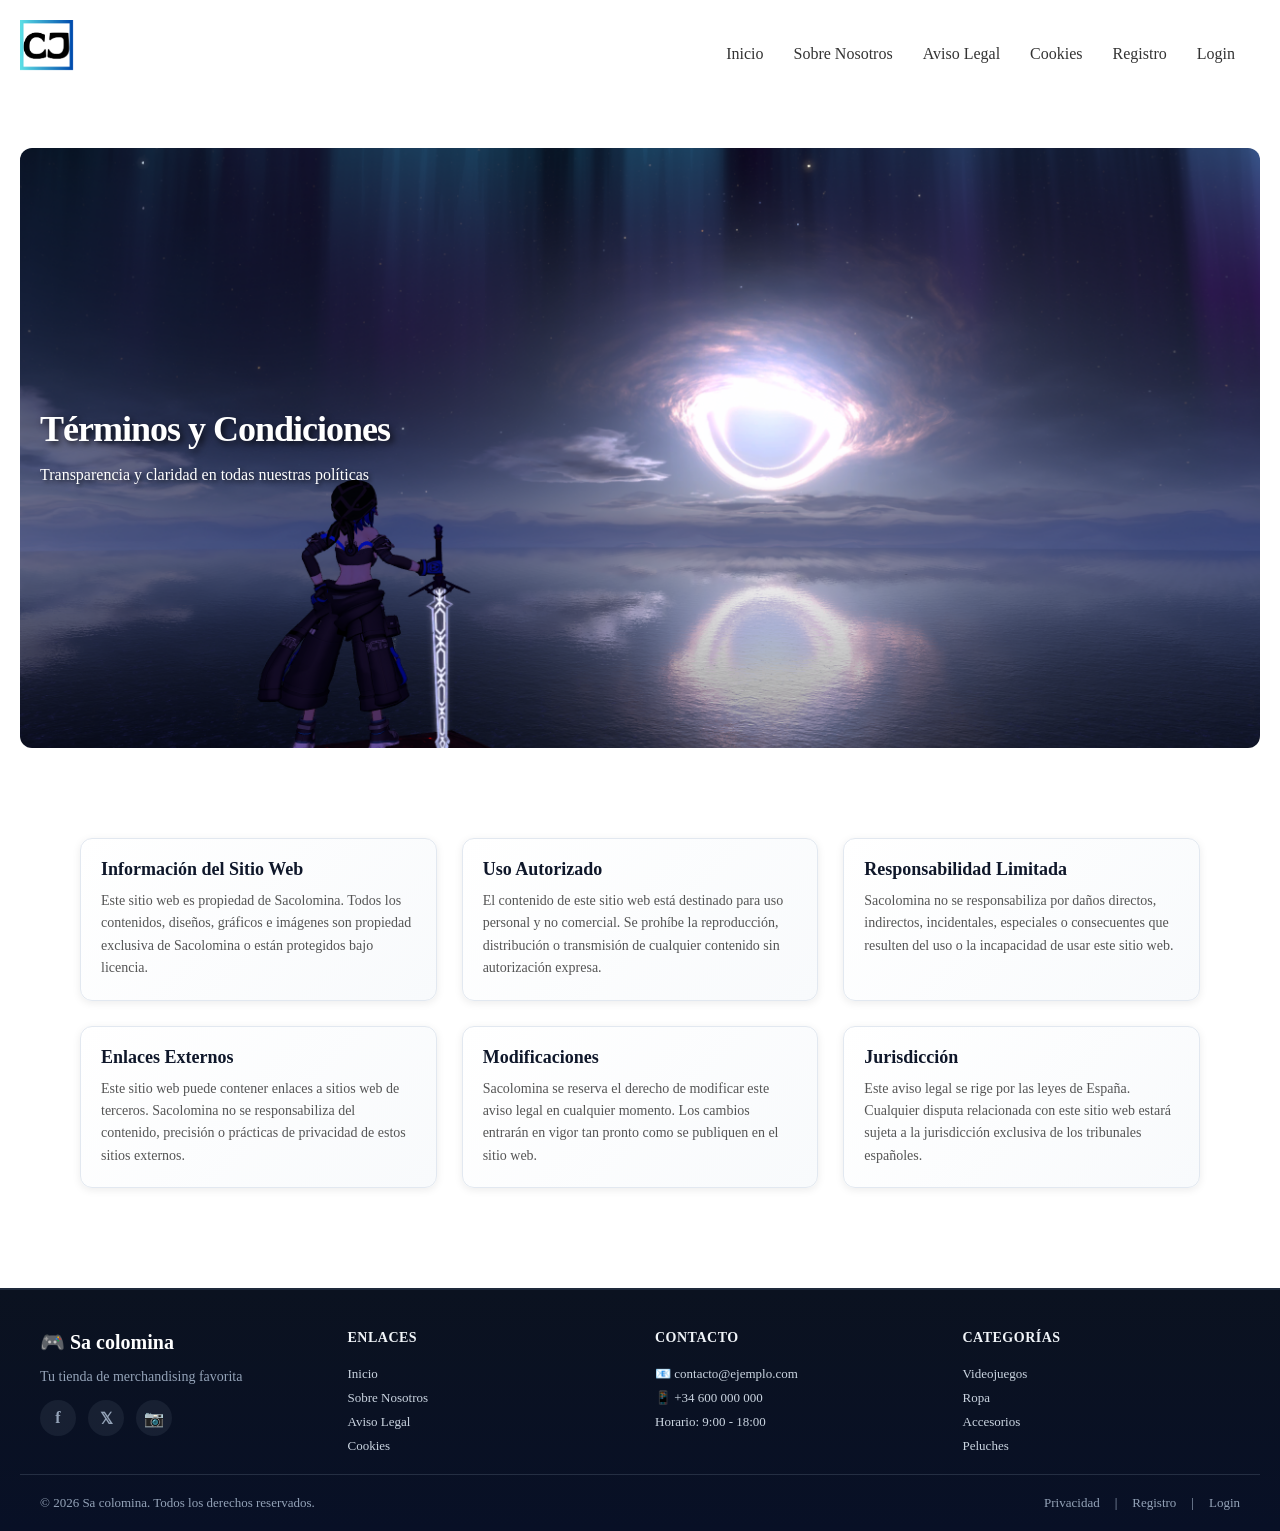
==== commit d28d30ea: "se a añadido las mejoras comentdas y paginas para ver los productos" ====
--- a/paginas/avisolegal.html
+++ b/paginas/avisolegal.html
@@ -119,5 +119,31 @@
             </div>
         </div>
     </footer>
+
+    <script>
+        // Imágenes del carrusel hero
+        const heroImages = [
+            '../imagenes/imagenesherosection/imagen-1.png',
+            '../imagenes/imagenesherosection/imagen-4.png',
+            '../imagenes/imagenesherosection/imagen-5.png',
+            '../imagenes/imagenesherosection/imagen-6.png',
+            '../imagenes/imagenesherosection/imagen-10.png'
+        ];
+
+        let currentImageIndex = 0;
+
+        function changeHeroImage() {
+            const heroSection = document.querySelector('.hero-section');
+            heroSection.style.backgroundImage = `url('${heroImages[currentImageIndex]}')`;
+            currentImageIndex = (currentImageIndex + 1) % heroImages.length;
+        }
+
+        // Cambiar imagen al cargar la página
+        document.addEventListener('DOMContentLoaded', () => {
+            changeHeroImage();
+            // Cambiar imagen cada 5 segundos
+            setInterval(changeHeroImage, 5000);
+        });
+    </script>
 </body>
 </html>
--- a/estilos/estilos-global.css
+++ b/estilos/estilos-global.css
@@ -170,7 +170,7 @@
     color: #2563eb;
     padding-left: 25px;
     border-left-color: #2563eb;
-}
+
     color: #333;
     font-weight: 500;
     transition: background-color 0.3s ease, color 0.3s ease;
@@ -241,16 +241,19 @@
 /* Sección hero - portada con imagen de fondo */
 .hero-section {
     text-align: left;
-    padding: 80px 20px;
-    background: url('../imagenes/imagen_inicio.png') center/cover no-repeat;
+    padding: 120px 20px;
+    background-size: cover;
+    background-position: center;
+    background-repeat: no-repeat;
     background-color: #f5f5f5;
     border-radius: 12px;
     margin-bottom: 40px;
-    min-height: 400px;
+    min-height: 600px;
     display: flex;
     flex-direction: column;
     justify-content: center;
     align-items: flex-start;
+    transition: background-image 0.8s ease-in-out;
 }
 
 /* Título principal de la portada */
@@ -471,30 +474,54 @@
 
     .footer-inner {
         grid-template-columns: 1fr;
-        gap: 25px;
+        gap: 20px;
+    }
+
+    .footer-brand-section {
+        align-items: center;
+        text-align: center;
     }
 
     .footer-brand {
         font-size: 18px;
     }
 
+    .footer-col {
+        align-items: center;
+        text-align: center;
+    }
+
     .footer-col h4 {
         font-size: 13px;
     }
 
+    .footer-col ul {
+        align-items: center;
+    }
+
     .footer-col a {
         font-size: 12px;
+    }
+
+    .footer-col a:hover {
+        padding-left: 0;
     }
 
     .footer-bottom {
         flex-direction: column;
         text-align: center;
         font-size: 12px;
+        gap: 15px;
     }
 
     .footer-meta {
         flex-direction: column;
         gap: 10px;
+        justify-content: center;
+    }
+
+    .social-links {
+        justify-content: center;
     }
 }
 
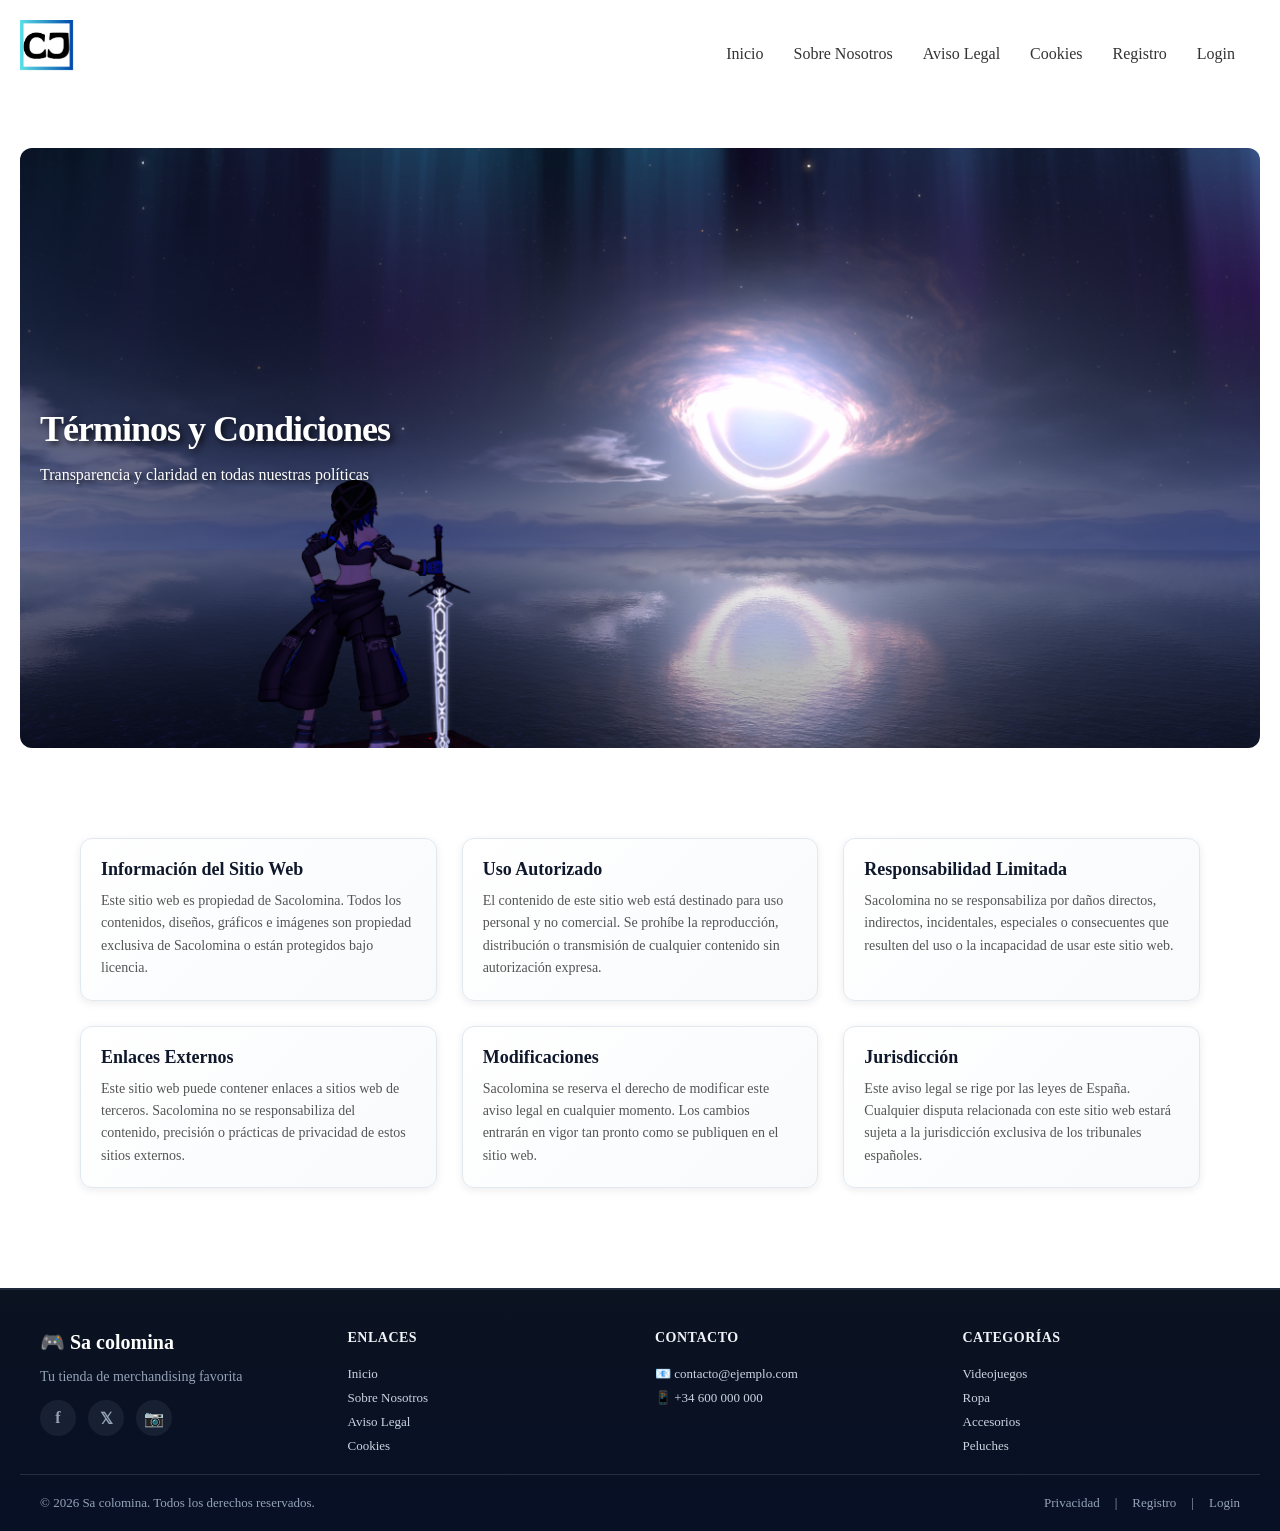
==== commit 31d7196b: "enlaces del footer arreglados" ====
--- a/paginas/avisolegal.html
+++ b/paginas/avisolegal.html
@@ -96,16 +96,15 @@
                 <ul>
                     <li><a href="mailto:contacto@ejemplo.com">📧 contacto@ejemplo.com</a></li>
                     <li><a href="tel:+34600000000">📱 +34 600 000 000</a></li>
-                    <li>Horario: 9:00 - 18:00</li>
                 </ul>
             </div>
             <div class="footer-col">
                 <h4>Categorías</h4>
                 <ul>
-                    <li><a href="#">Videojuegos</a></li>
-                    <li><a href="#">Ropa</a></li>
-                    <li><a href="#">Accesorios</a></li>
-                    <li><a href="#">Peluches</a></li>
+                    <li><a href="../index.html">Videojuegos</a></li>
+                    <li><a href="../index.html">Ropa</a></li>
+                    <li><a href="../index.html">Accesorios</a></li>
+                    <li><a href="../index.html">Peluches</a></li>
                 </ul>
             </div>
         </div>
